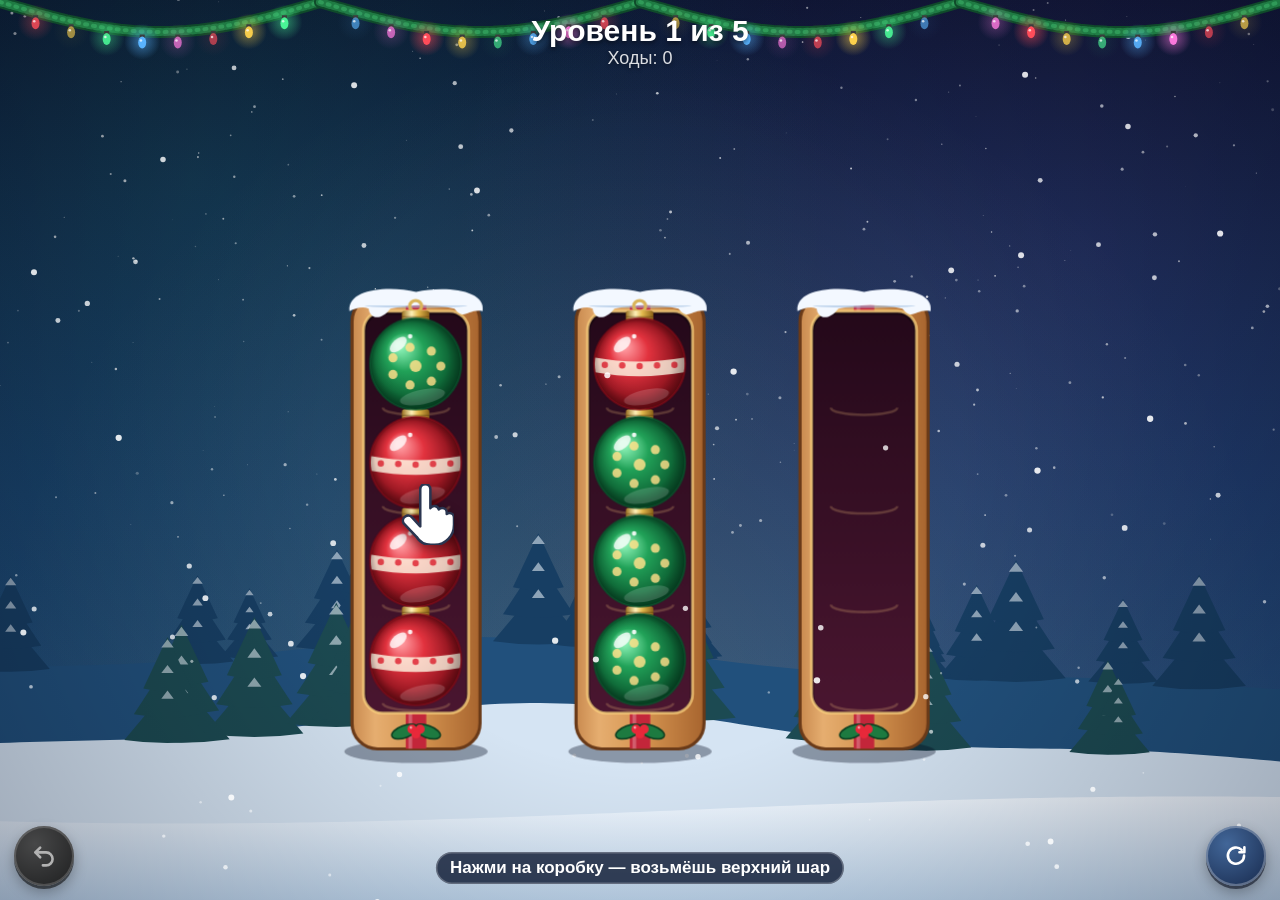
==== prototype/index.html @ 431e0a7d "Prototype: one-file 5-level playable prototype (prototype/index.html) Built by tools/build-prototype" ====
<!DOCTYPE html>
<html lang="ru">
<head>
<meta charset="utf-8">
<meta name="viewport" content="width=device-width, initial-scale=1, maximum-scale=1, user-scalable=no, viewport-fit=cover">
<title>Новогодняя сортировка — прототип</title>
<!-- Built by tools/build-prototype.js from js/rules.js and js/game.js. Do not edit by hand. -->
<style>
:root { --btn: clamp(42px, min(12vw, 10.5vh), 60px); --gap: clamp(8px, 1.6vmin, 16px); }
* { box-sizing: border-box; }
html, body { margin: 0; width: 100%; height: 100%; overflow: hidden; background: #0b1633; overscroll-behavior: none; }
body { position: fixed; inset: 0; color: #fff; font-family: "Trebuchet MS", "Segoe UI", Roboto, Arial, sans-serif;
  -webkit-user-select: none; user-select: none; -webkit-touch-callout: none; -webkit-tap-highlight-color: transparent; touch-action: none; }
canvas { position: absolute; left: 0; top: 0; width: 100%; height: 100%; display: block; touch-action: none; }
.hidden { display: none !important; }
button { font-family: inherit; color: inherit; border: 0; margin: 0; cursor: pointer; touch-action: manipulation; }
svg { display: block; }
svg path, svg rect { fill: none; stroke: currentColor; stroke-width: 2.4; stroke-linecap: round; stroke-linejoin: round; }
.bar { position: absolute; left: 0; right: 0; display: flex; align-items: center; justify-content: space-between; gap: var(--gap);
  padding-left: max(var(--gap), env(safe-area-inset-left)); padding-right: max(var(--gap), env(safe-area-inset-right)); pointer-events: none; }
.bar > * { pointer-events: auto; }
#topbar { top: 0; padding-top: max(var(--gap), env(safe-area-inset-top)); }
#bottombar { bottom: 0; padding-bottom: max(var(--gap), env(safe-area-inset-bottom)); }
.icon-btn { flex: 0 0 auto; width: var(--btn); height: var(--btn); border-radius: 50%; display: flex; align-items: center; justify-content: center;
  background: radial-gradient(circle at 35% 30%, rgba(60,98,150,.95), rgba(16,34,70,.95));
  box-shadow: inset 0 0 0 2px rgba(255,255,255,.28), 0 3px 0 rgba(4,10,26,.55), 0 6px 14px rgba(0,0,0,.3); }
.icon-btn svg { width: 54%; height: 54%; }
.icon-btn:active, .btn:active { transform: translateY(2px) scale(.97); }
.icon-btn:disabled { filter: grayscale(1) brightness(.7); cursor: default; }
.spacer { width: var(--btn); flex: 0 0 auto; }
.level-info { flex: 1 1 auto; text-align: center; text-shadow: 0 2px 4px rgba(0,0,0,.5); pointer-events: none; }
#level-label { font-weight: 800; font-size: clamp(18px, min(5.4vw, 5vh), 30px); white-space: nowrap; }
#moves-label { font-size: clamp(13px, min(3.6vw, 3.2vh), 18px); opacity: .85; white-space: nowrap; }
#hint-chip { position: absolute; left: 50%; transform: translateX(-50%); max-width: calc(100% - 24px); padding: 6px 14px; border-radius: 16px;
  background: rgba(8,20,46,.78); box-shadow: inset 0 0 0 1.5px rgba(255,255,255,.25); font-size: clamp(13px, min(3.6vw, 3.2vh), 17px);
  font-weight: 700; white-space: nowrap; overflow: hidden; text-overflow: ellipsis; pointer-events: none; }
#hand { position: absolute; width: 54px; height: 61px; margin-left: -16px; margin-top: -2px; pointer-events: none;
  animation: hand-tap 1.1s ease-in-out infinite; transition: left .35s ease, top .35s ease; }
#hand svg { width: 100%; height: 100%; filter: drop-shadow(0 4px 6px rgba(0,0,0,.45)); }
#hand svg path { fill: #fff; stroke: #2a3550; stroke-width: 3; }
#hand .ring { position: absolute; left: 16px; top: 2px; width: 0; height: 0; border-radius: 50%; animation: hand-ring 1.1s ease-out infinite; }
@keyframes hand-tap { 0%, 100% { transform: translate(6px, 14px); } 45%, 60% { transform: translate(0, 0) scale(.92); } }
@keyframes hand-ring { 0%, 40% { box-shadow: 0 0 0 0 rgba(255,220,120,.9); } 100% { box-shadow: 0 0 0 26px rgba(255,220,120,0); } }
.overlay { position: absolute; inset: 0; display: flex; align-items: center; justify-content: center; padding: 16px; background: rgba(5,12,30,.55); animation: fade .25s ease-out; }
@keyframes fade { from { opacity: 0; } to { opacity: 1; } }
.card { position: relative; width: min(400px, 100%); padding: clamp(30px, 6vmin, 42px) 20px clamp(16px, 3.5vmin, 24px); border-radius: 24px; text-align: center; color: #3a2418;
  background: linear-gradient(#fffaf1, #f1e2c9); box-shadow: 0 0 0 4px #e9c46a, 0 0 0 7px #8a1b27, 0 18px 40px rgba(0,0,0,.5); animation: pop .35s cubic-bezier(.2,1.4,.4,1); }
@keyframes pop { from { transform: scale(.7); opacity: 0; } to { transform: scale(1); opacity: 1; } }
.ribbon { position: absolute; left: 50%; top: -16px; transform: translateX(-50%); min-width: 64%; max-width: 94%; padding: 8px 20px; border-radius: 12px; white-space: nowrap;
  background: linear-gradient(#e7404c, #a91a27); box-shadow: inset 0 0 0 2px rgba(255,255,255,.3), 0 4px 0 #5e0c15; color: #fff; font-weight: 900; font-size: clamp(20px, min(5.6vw, 5.4vh), 28px); }
.card p { margin: 8px 0; font-weight: 700; font-size: clamp(15px, min(4.2vw, 4vh), 20px); }
.btn { display: inline-flex; align-items: center; justify-content: center; min-height: 50px; margin-top: 8px; padding: 0 30px; border-radius: 26px;
  font-size: clamp(18px, min(4.8vw, 4.6vh), 24px); font-weight: 800; color: #fff; background: linear-gradient(#f2545f, #b81f2c);
  box-shadow: inset 0 0 0 2px rgba(255,255,255,.35), 0 4px 0 #6e0f19, 0 8px 18px rgba(0,0,0,.35); }
</style>
</head>
<body>
<canvas id="scene"></canvas>
<div id="topbar" class="bar">
  <div class="spacer"></div>
  <div class="level-info"><div id="level-label"></div><div id="moves-label"></div></div>
  <div class="spacer"></div>
</div>
<div id="bottombar" class="bar">
  <button id="btn-undo" class="icon-btn" type="button" aria-label="Отменить ход">
    <svg viewBox="0 0 24 24"><path d="M8.5 13.5L4 9l4.5-4.5"/><path d="M4.5 9H14a6 6 0 0 1 0 12h-3"/></svg>
  </button>
  <button id="btn-restart" class="icon-btn" type="button" aria-label="Заново">
    <svg viewBox="0 0 24 24"><path d="M19.5 12a7.5 7.5 0 1 1-2.2-5.3"/><path d="M19.8 4.2v4.6h-4.6"/></svg>
  </button>
</div>
<div id="hint-chip" class="hidden"></div>
<div id="hand" class="hidden">
  <svg viewBox="0 0 64 72"><path d="M24 6c0-3.3 2.7-6 6-6s6 2.7 6 6v22.5c1-1.6 2.7-2.6 4.7-2.6 2.6 0 4.7 1.8 5.3 4.2 1-1.1 2.4-1.8 4-1.8 3 0 5.4 2.4 5.4 5.4v1.6c.9-.6 2-1 3.1-1 3 0 5.5 2.4 5.5 5.5V48c0 13.3-10 24-23 24h-4.4c-7 0-13.4-3.6-17-9.6L4.4 46.6c-1.7-2.8-.9-6.5 1.9-8.3 2.6-1.7 6-1.2 8 1.1l9.7 10.7V6z"/></svg>
  <span class="ring"></span>
</div>
<div id="win" class="overlay hidden">
  <div class="card">
    <div class="ribbon" id="win-title"></div>
    <p id="win-text"></p>
    <button id="btn-next" class="btn" type="button"></button>
  </div>
</div>

<script type="application/json" id="levels">
[{"c":4,"p":3,"b":[[0,0,0,1],[1,1,1,0],[]]},{"c":4,"p":10,"b":[[2,0,2,1],[1,0,2,1],[0,2,1,0],[],[]]},{"c":4,"p":12,"b":[[2,2,0,3],[3,1,0,2],[3,0,1,1],[2,3,1,0],[],[]]},{"c":4,"p":15,"b":[[0,1,0,4],[2,4,3,1],[0,2,3,3],[2,0,1,1],[4,2,4,3],[],[]]},{"c":4,"p":17,"b":[[3,0,5,2],[4,3,3,4],[1,0,0,4],[1,1,5,2],[2,0,2,1],[5,5,3,4],[],[]]}]
</script>
<script>
/*
 * Ornament Sort — game rules and a small solver.
 * Shared by the game (browser) and by the tools in /tools (Node).
 *
 * A level state is an array of boxes; every box is an array of color ids,
 * listed bottom -> top. `cap` is how many ornaments fit in one box.
 *
 * Move rule: the top group (all touching ornaments of the same color on top)
 * goes to another box when that box is empty or its top ornament has the same
 * color. As many ornaments move as fit into the free space.
 * Win: every box is empty or full with one color.
 */
(function (root, factory) {
  var api = factory();
  if (typeof module === 'object' && module.exports) module.exports = api;
  else root.OSRules = api;
})(typeof self !== 'undefined' ? self : this, function () {
  'use strict';

  function clone(state) {
    return state.map(function (t) { return t.slice(); });
  }

  function topGroup(tube) {
    var n = tube.length;
    if (!n) return { color: -1, count: 0 };
    var c = tube[n - 1], k = 1;
    while (k < n && tube[n - 1 - k] === c) k++;
    return { color: c, count: k };
  }

  function canMove(state, cap, from, to) {
    if (from === to) return false;
    var a = state[from], b = state[to];
    if (!a || !b || !a.length) return false;
    if (b.length >= cap) return false;
    if (!b.length) return true;
    return b[b.length - 1] === a[a.length - 1];
  }

  // Number of ornaments a legal move would carry.
  function moveCount(state, cap, from, to) {
    if (!canMove(state, cap, from, to)) return 0;
    return Math.min(topGroup(state[from]).count, cap - state[to].length);
  }

  // Mutates state. Returns how many ornaments moved (0 = illegal move).
  function applyMove(state, cap, from, to) {
    var k = moveCount(state, cap, from, to);
    for (var i = 0; i < k; i++) state[to].push(state[from].pop());
    return k;
  }

  function isTubeDone(tube, cap) {
    if (tube.length !== cap) return false;
    for (var i = 1; i < tube.length; i++) if (tube[i] !== tube[0]) return false;
    return true;
  }

  function isSolved(state, cap) {
    for (var i = 0; i < state.length; i++) {
      var t = state[i];
      if (t.length && !isTubeDone(t, cap)) return false;
    }
    return true;
  }

  function key(state) {
    // Box order does not matter for solvability.
    return state.map(function (t) { return t.join(','); }).sort().join('|');
  }

  function isMono(t) {
    for (var i = 1; i < t.length; i++) if (t[i] !== t[0]) return false;
    return true;
  }

  // Legal moves, ordered so that useful ones come first, useless ones dropped.
  function usefulMoves(state, cap) {
    var moves = [];
    var emptySeen = false;
    for (var from = 0; from < state.length; from++) {
      var a = state[from];
      if (!a.length) continue;
      if (isTubeDone(a, cap)) continue;
      var g = topGroup(a);
      var mono = g.count === a.length;
      emptySeen = false;
      for (var to = 0; to < state.length; to++) {
        if (!canMove(state, cap, from, to)) continue;
        var b = state[to];
        if (!b.length) {
          if (mono) continue;          // moving a whole one-color box into an empty one changes nothing
          if (emptySeen) continue;     // all empty boxes are equivalent
          emptySeen = true;
        }
        var k = Math.min(g.count, cap - b.length);
        var score = 0;
        if (b.length) score += 10;                     // stack onto the same color
        if (b.length && isMono(b)) score += 10;        // grow a clean box
        if (k === g.count) score += 5;                 // whole group moved
        if (b.length + k === cap && isMono(b)) score += 20; // finishes a box
        if (!b.length) score -= 5;
        moves.push({ from: from, to: to, score: score });
      }
    }
    moves.sort(function (x, y) { return y.score - x.score; });
    return moves;
  }

  /*
   * Depth-first search with a visited set. Returns an array of [from, to]
   * moves that solves the level, or null when the level has no solution.
   * Returns undefined when the node limit was hit (unknown).
   */
  function solve(start, cap, maxNodes) {
    maxNodes = maxNodes || 2000000;
    var seen = new Set();
    var state = clone(start);
    var path = [];
    var nodes = 0;
    var aborted = false;

    function dfs() {
      if (isSolved(state, cap)) return true;
      var k = key(state);
      if (seen.has(k)) return false;
      seen.add(k);
      if (++nodes > maxNodes) { aborted = true; return false; }
      var moves = usefulMoves(state, cap);
      for (var i = 0; i < moves.length; i++) {
        var m = moves[i];
        var n = applyMove(state, cap, m.from, m.to);
        path.push([m.from, m.to]);
        if (dfs()) return true;
        path.pop();
        for (var j = 0; j < n; j++) state[m.from].push(state[m.to].pop());
        if (aborted) return false;
      }
      return false;
    }

    var ok = dfs();
    if (ok) return path.slice();
    return aborted ? undefined : null;
  }

  /*
   * Breadth-first search for the shortest solution. Only for small levels
   * (the tutorial uses it to point at the next move).
   */
  function solveShortest(start, cap, maxNodes) {
    maxNodes = maxNodes || 200000;
    var startKey = key(start);
    var queue = [{ s: clone(start), path: [] }];
    var seen = new Set([startKey]);
    var head = 0;
    while (head < queue.length) {
      var cur = queue[head++];
      if (isSolved(cur.s, cap)) return cur.path;
      if (seen.size > maxNodes) return undefined;
      var moves = usefulMoves(cur.s, cap);
      for (var i = 0; i < moves.length; i++) {
        var m = moves[i];
        var s2 = clone(cur.s);
        applyMove(s2, cap, m.from, m.to);
        var k = key(s2);
        if (seen.has(k)) continue;
        seen.add(k);
        queue.push({ s: s2, path: cur.path.concat([[m.from, m.to]]) });
      }
    }
    return null;
  }

  return {
    clone: clone,
    topGroup: topGroup,
    canMove: canMove,
    moveCount: moveCount,
    applyMove: applyMove,
    isTubeDone: isTubeDone,
    isSolved: isSolved,
    key: key,
    usefulMoves: usefulMoves,
    solve: solve,
    solveShortest: solveShortest
  };
});

</script>
<script>
(function () {
  'use strict';
  var R = window.OSRules;
  var LEVELS = JSON.parse(document.getElementById('levels').textContent);
  var SND = { play: function () {} };          // the prototype has no sound
  var canvas = document.getElementById('scene');
  var ctx = canvas.getContext('2d');
  var $ = function (id) { return document.getElementById(id); };
  var ui = {
    topbar: $('topbar'), bottombar: $('bottombar'), levelLabel: $('level-label'), movesLabel: $('moves-label'),
    btnUndo: $('btn-undo'), btnRestart: $('btn-restart'), chip: $('hint-chip'), hand: $('hand'),
    win: $('win'), winTitle: $('win-title'), winText: $('win-text'), btnNext: $('btn-next')
  };
  var W = 0, H = 0, DPR = 1;
  var area = { x: 0, y: 0, w: 0, h: 0 };
  var garlandY = 2, garlandSag = 30;
  var mode = 'play';
  var now = 0, lastFrame = 0;
  var G = null, nextOrnId = 1;
  var layout = { boxes: [], w: 0, d: 0 };
  var bgCanvas = document.createElement('canvas');
  var spriteCache = {};
  var snow = [], sparks = [];
  var keyboardMode = false;
  var handTarget = -1;

  // ---------------------------------------------------------------- colors
  // Every color also has its own pattern, so ornaments differ not only by hue.
  var COLORS = [
    { base: '#e3303c', light: '#ff9aa0', dark: '#7a0b16', pat: 'band',    acc: '#fff3e0' },
    { base: '#1fa257', light: '#8af0b4', dark: '#07502a', pat: 'dots',    acc: '#ffe28a' },
    { base: '#2d6fe3', light: '#9cc4ff', dark: '#0d2f7a', pat: 'snow',    acc: '#ffffff' },
    { base: '#f2b81d', light: '#fff0a6', dark: '#9a5d05', pat: 'zigzag',  acc: '#b8202d' },
    { base: '#8f43d8', light: '#d8b0ff', dark: '#3d1270', pat: 'rings',   acc: '#ffe28a' },
    { base: '#f2741c', light: '#ffc58f', dark: '#8a3304', pat: 'stripes', acc: '#fff6e8' },
    { base: '#f2559f', light: '#ffc0de', dark: '#8a1550', pat: 'hearts',  acc: '#ffffff' },
    { base: '#15b5ad', light: '#94f5ef', dark: '#05524f', pat: 'stars',   acc: '#fff4b0' },
    { base: '#cfd8e3', light: '#ffffff', dark: '#6b7a8e', pat: 'diamond', acc: '#3a78d8' },
    { base: '#97d02a', light: '#e4ff9e', dark: '#3f6608', pat: 'swirl',   acc: '#ffffff' },
    { base: '#8e1d3b', light: '#e47a97', dark: '#3d0616', pat: 'band2',   acc: '#ffd36b' },
    { base: '#9a6430', light: '#e8b47c', dark: '#45240a', pat: 'checker', acc: '#fff0d6' }
  ];
  var LIGHT_COLORS = ['#ff4d5a', '#ffd34d', '#4dff9a', '#5ab4ff', '#ff7ae0'];


  function clamp(v, a, b) { return v < a ? a : v > b ? b : v; }
  function ease(x) { return 1 - Math.pow(1 - x, 3); }
  function easeInOut(x) { return x < 0.5 ? 4 * x * x * x : 1 - Math.pow(-2 * x + 2, 3) / 2; }
  function rr(c, x, y, w, h, r) {
    r = Math.min(r, w / 2, h / 2);
    c.beginPath();
    c.moveTo(x + r, y);
    c.arcTo(x + w, y, x + w, y + h, r);
    c.arcTo(x + w, y + h, x, y + h, r);
    c.arcTo(x, y + h, x, y, r);
    c.arcTo(x, y, x + w, y, r);
    c.closePath();
  }
  function hexA(hex, a) {
    var n = parseInt(hex.slice(1), 16);
    return 'rgba(' + (n >> 16) + ',' + ((n >> 8) & 255) + ',' + (n & 255) + ',' + a + ')';
  }
  function mulberry(seed) {
    return function () {
      seed |= 0; seed = (seed + 0x6D2B79F5) | 0;
      var q = Math.imul(seed ^ (seed >>> 15), 1 | seed);
      q = (q + Math.imul(q ^ (q >>> 7), 61 | q)) ^ q;
      return ((q ^ (q >>> 14)) >>> 0) / 4294967296;
    };
  }


  // ================================================================ drawing: ornaments
  function starPath(c, x, y, r1, r2, n, rot) {
    c.beginPath();
    for (var i = 0; i < n * 2; i++) {
      var r = i % 2 ? r2 : r1;
      var a = rot + i * Math.PI / n;
      c.lineTo(x + Math.cos(a) * r, y + Math.sin(a) * r);
    }
    c.closePath();
  }

  // A curved band across the sphere (looks wrapped around it).
  function bandPath(c, cx, cy, r, off, th) {
    var k = r * 0.22;
    c.beginPath();
    c.moveTo(cx - r * 1.1, cy + off - th);
    c.quadraticCurveTo(cx, cy + off - th + k, cx + r * 1.1, cy + off - th);
    c.lineTo(cx + r * 1.1, cy + off + th);
    c.quadraticCurveTo(cx, cy + off + th + k, cx - r * 1.1, cy + off + th);
    c.closePath();
  }

  function drawPattern(c, col, cx, cy, r) {
    var acc = col.acc;
    c.fillStyle = hexA(acc, 0.85);
    c.strokeStyle = hexA(acc, 0.85);
    c.lineWidth = Math.max(1, r * 0.09);
    c.lineCap = 'round';
    c.lineJoin = 'round';
    var i, a;
    switch (col.pat) {
      case 'band':
        bandPath(c, cx, cy, r, 0, r * 0.16); c.fill();
        c.fillStyle = hexA(col.base, 0.9);
        for (i = -2; i <= 2; i++) { c.beginPath(); c.arc(cx + i * r * 0.38, cy + r * 0.05 * (1 - Math.abs(i) * 0.3), r * 0.07, 0, 7); c.fill(); }
        break;
      case 'band2':
        bandPath(c, cx, cy, r, -r * 0.3, r * 0.06); c.fill();
        bandPath(c, cx, cy, r, r * 0.3, r * 0.06); c.fill();
        for (i = -1; i <= 1; i++) { starPath(c, cx + i * r * 0.48, cy + r * 0.04, r * 0.15, r * 0.06, 4, 0); c.fill(); }
        break;
      case 'dots':
        for (i = 0; i < 7; i++) {
          a = i / 7 * Math.PI * 2;
          c.beginPath(); c.arc(cx + Math.cos(a) * r * 0.55, cy + Math.sin(a) * r * 0.42 + r * 0.05, r * 0.1, 0, 7); c.fill();
        }
        c.beginPath(); c.arc(cx, cy + r * 0.05, r * 0.13, 0, 7); c.fill();
        break;
      case 'snow':
        c.save(); c.translate(cx, cy + r * 0.05);
        for (i = 0; i < 6; i++) {
          c.rotate(Math.PI / 3);
          c.beginPath(); c.moveTo(0, 0); c.lineTo(0, -r * 0.55);
          c.moveTo(0, -r * 0.3); c.lineTo(-r * 0.14, -r * 0.44);
          c.moveTo(0, -r * 0.3); c.lineTo(r * 0.14, -r * 0.44);
          c.stroke();
        }
        c.restore();
        break;
      case 'zigzag':
        c.lineWidth = r * 0.13;
        c.beginPath();
        for (i = 0; i <= 8; i++) {
          var zx = cx - r + i * r / 4;
          var zy = cy + (i % 2 ? -r * 0.14 : r * 0.14) + r * 0.08 * (1 - Math.pow((zx - cx) / r, 2));
          if (i) c.lineTo(zx, zy); else c.moveTo(zx, zy);
        }
        c.stroke();
        break;
      case 'rings':
        c.lineWidth = r * 0.1;
        for (i = -1; i <= 1; i += 2) {
          c.beginPath(); c.ellipse(cx, cy + i * r * 0.36, r * 0.98, r * 0.2, 0, 0, Math.PI); c.stroke();
        }
        c.beginPath(); c.ellipse(cx, cy, r, r * 0.22, 0, 0, Math.PI); c.stroke();
        break;
      case 'stripes':
        c.lineWidth = r * 0.12;
        for (i = -2; i <= 2; i++) {
          c.beginPath(); c.ellipse(cx, cy, Math.abs(i) * r * 0.36 + 0.01, r * 1.02, 0, 0, Math.PI * 2);
          if (i === 0) { c.moveTo(cx, cy - r); c.lineTo(cx, cy + r); }
          c.stroke();
        }
        break;
      case 'hearts':
        for (i = 0; i < 3; i++) {
          var hx = cx + (i - 1) * r * 0.55, hy = cy + r * 0.02 + (i === 1 ? r * 0.08 : 0), s = r * 0.17;
          c.beginPath();
          c.moveTo(hx, hy + s * 0.9);
          c.bezierCurveTo(hx - s * 1.6, hy - s * 0.2, hx - s * 0.7, hy - s * 1.4, hx, hy - s * 0.5);
          c.bezierCurveTo(hx + s * 0.7, hy - s * 1.4, hx + s * 1.6, hy - s * 0.2, hx, hy + s * 0.9);
          c.fill();
        }
        break;
      case 'stars':
        starPath(c, cx, cy + r * 0.05, r * 0.32, r * 0.14, 5, -Math.PI / 2); c.fill();
        starPath(c, cx - r * 0.55, cy - r * 0.25, r * 0.14, r * 0.06, 5, -Math.PI / 2); c.fill();
        starPath(c, cx + r * 0.52, cy + r * 0.38, r * 0.14, r * 0.06, 5, -Math.PI / 2); c.fill();
        break;
      case 'diamond':
        bandPath(c, cx, cy, r, 0, r * 0.2); c.fillStyle = hexA(acc, 0.35); c.fill();
        c.fillStyle = hexA(acc, 0.9);
        for (i = -2; i <= 2; i++) {
          var dx = cx + i * r * 0.4, dy = cy + r * 0.07 * (1 - Math.abs(i) * 0.3);
          c.beginPath(); c.moveTo(dx, dy - r * 0.17); c.lineTo(dx + r * 0.12, dy); c.lineTo(dx, dy + r * 0.17); c.lineTo(dx - r * 0.12, dy); c.closePath(); c.fill();
        }
        break;
      case 'swirl':
        c.lineWidth = r * 0.1;
        for (i = 0; i < 3; i++) {
          c.beginPath();
          c.moveTo(cx - r, cy - r * 0.5 + i * r * 0.5);
          c.bezierCurveTo(cx - r * 0.4, cy - r * 0.95 + i * r * 0.5, cx + r * 0.3, cy - r * 0.05 + i * r * 0.5, cx + r, cy - r * 0.5 + i * r * 0.5);
          c.stroke();
        }
        break;
      case 'checker':
        bandPath(c, cx, cy, r, 0, r * 0.22); c.save(); c.clip();
        for (i = -5; i <= 5; i++) {
          for (var j = 0; j < 2; j++) {
            if ((i + j) % 2) continue;
            c.fillRect(cx + i * r * 0.22, cy - r * 0.2 + j * r * 0.22 + r * 0.05, r * 0.22, r * 0.22);
          }
        }
        c.restore();
        break;
    }
  }

  function drawOrnament(c, cx, cy, d, col) {
    var r = d / 2;
    // hanger loop and metal cap
    c.lineWidth = Math.max(1, d * 0.035);
    c.strokeStyle = '#d9b45a';
    c.beginPath(); c.ellipse(cx, cy - r - d * 0.13, d * 0.065, d * 0.06, 0, 0, Math.PI * 2); c.stroke();
    var capW = d * 0.3, capH = d * 0.13, capY = cy - r - d * 0.08;
    var cg = c.createLinearGradient(cx - capW / 2, 0, cx + capW / 2, 0);
    cg.addColorStop(0, '#9b7322'); cg.addColorStop(0.35, '#fff1b8'); cg.addColorStop(0.6, '#e2b84c'); cg.addColorStop(1, '#8a6118');
    c.fillStyle = cg;
    rr(c, cx - capW / 2, capY, capW, capH, d * 0.03); c.fill();
    c.fillStyle = 'rgba(80,50,10,.35)';
    c.fillRect(cx - capW / 2, capY + capH * 0.45, capW, Math.max(1, capH * 0.12));

    // glass sphere
    var g = c.createRadialGradient(cx - r * 0.35, cy - r * 0.4, r * 0.08, cx, cy, r * 1.05);
    g.addColorStop(0, col.light);
    g.addColorStop(0.35, col.base);
    g.addColorStop(1, col.dark);
    c.fillStyle = g;
    c.beginPath(); c.arc(cx, cy, r, 0, Math.PI * 2); c.fill();

    c.save();
    c.beginPath(); c.arc(cx, cy, r * 0.98, 0, Math.PI * 2); c.clip();
    drawPattern(c, col, cx, cy, r);
    // shade over the pattern so it sits on the sphere
    var sh = c.createRadialGradient(cx - r * 0.3, cy - r * 0.35, r * 0.2, cx, cy, r * 1.05);
    sh.addColorStop(0, 'rgba(255,255,255,0)');
    sh.addColorStop(0.7, 'rgba(0,0,0,0.05)');
    sh.addColorStop(1, 'rgba(0,0,0,0.38)');
    c.fillStyle = sh;
    c.fillRect(cx - r, cy - r, d, d);
    // reflected light at the bottom
    c.fillStyle = 'rgba(255,255,255,0.16)';
    c.beginPath(); c.ellipse(cx + r * 0.15, cy + r * 0.72, r * 0.5, r * 0.16, -0.2, 0, Math.PI * 2); c.fill();
    c.restore();

    // specular highlight
    c.fillStyle = 'rgba(255,255,255,0.78)';
    c.beginPath(); c.ellipse(cx - r * 0.38, cy - r * 0.42, r * 0.22, r * 0.12, -0.7, 0, Math.PI * 2); c.fill();
    c.fillStyle = 'rgba(255,255,255,0.9)';
    c.beginPath(); c.arc(cx - r * 0.12, cy - r * 0.6, r * 0.05, 0, Math.PI * 2); c.fill();
    c.lineWidth = Math.max(1, d * 0.02);
    c.strokeStyle = hexA(col.dark, 0.6);
    c.beginPath(); c.arc(cx, cy, r, 0, Math.PI * 2); c.stroke();
  }

  function ornamentSprite(color, d) {
    var key = color + ':' + Math.round(d * DPR);
    var s = spriteCache[key];
    if (s) return s;
    var size = Math.ceil(d * 1.5 * DPR);
    s = document.createElement('canvas');
    s.width = s.height = size;
    var c = s.getContext('2d');
    c.scale(DPR, DPR);
    drawOrnament(c, d * 0.75, d * 0.8, d, COLORS[color]);
    s.cssSize = d * 1.5;
    s.ox = d * 0.75; s.oy = d * 0.8;
    spriteCache[key] = s;
    return s;
  }

  // ================================================================ drawing: boxes
  function boxSprite(w, h, cap) {
    var key = 'box:' + Math.round(w * DPR) + ':' + cap;
    var s = spriteCache[key];
    if (s) return s;
    var pad = w * 0.12;
    s = document.createElement('canvas');
    s.width = Math.ceil((w + pad * 2) * DPR);
    s.height = Math.ceil((h + pad * 2) * DPR);
    var c = s.getContext('2d');
    c.scale(DPR, DPR);
    c.translate(pad, pad);
    s.pad = pad;

    // shadow on the snow
    c.fillStyle = 'rgba(0,10,30,.35)';
    c.beginPath(); c.ellipse(w / 2, h + w * 0.02, w * 0.56, w * 0.09, 0, 0, Math.PI * 2); c.fill();

    // body — kraft paper box
    var r = w * 0.2;
    var bg = c.createLinearGradient(0, 0, w, 0);
    bg.addColorStop(0, '#c98a4f'); bg.addColorStop(0.18, '#e6ae70'); bg.addColorStop(0.55, '#d4934f'); bg.addColorStop(1, '#a8652f');
    c.fillStyle = bg;
    rr(c, 0, 0, w, h, r); c.fill();
    c.lineWidth = Math.max(1.5, w * 0.025);
    c.strokeStyle = '#6a3a18';
    c.stroke();

    // red ribbon down the front edge (behind the cavity)
    c.save(); rr(c, 0, 0, w, h, r); c.clip();
    c.fillStyle = '#c3263a';
    c.fillRect(w * 0.42, 0, w * 0.16, h);
    c.fillStyle = 'rgba(255,255,255,.25)';
    c.fillRect(w * 0.44, 0, w * 0.03, h);
    c.restore();

    // velvet cavity
    var L = boxGeom(w, cap);
    var vg = c.createLinearGradient(0, L.cy0, 0, L.cy0 + L.ch);
    vg.addColorStop(0, '#24091a'); vg.addColorStop(1, '#4a1630');
    c.fillStyle = vg;
    rr(c, L.cx0, L.cy0, L.cw, L.ch, w * 0.15); c.fill();
    c.save(); rr(c, L.cx0, L.cy0, L.cw, L.ch, w * 0.15); c.clip();
    c.lineWidth = w * 0.08; c.strokeStyle = 'rgba(0,0,0,.35)';
    rr(c, L.cx0 - w * 0.02, L.cy0 - w * 0.01, L.cw + w * 0.04, L.ch + w * 0.04, w * 0.17); c.stroke();
    // little cups that hold each ornament
    c.strokeStyle = 'rgba(255,205,130,.22)';
    c.lineWidth = Math.max(1, w * 0.02);
    for (var i = 0; i < cap; i++) {
      var sy = L.slotY(i) + L.d * 0.47;
      c.beginPath(); c.ellipse(w / 2, sy, L.d * 0.36, L.d * 0.08, 0, 0, Math.PI); c.stroke();
    }
    c.restore();
    c.lineWidth = Math.max(1, w * 0.022);
    c.strokeStyle = 'rgba(255,214,128,.75)';
    rr(c, L.cx0, L.cy0, L.cw, L.ch, w * 0.15); c.stroke();

    // holly sprig on the front
    var hx = w / 2, hy = h - w * 0.135, hs = w * 0.1;
    c.fillStyle = '#1d7a40';
    c.strokeStyle = '#0b3d1f';
    c.lineWidth = Math.max(1, w * 0.012);
    [-1, 1].forEach(function (sd) {
      c.save(); c.translate(hx + sd * hs * 0.9, hy); c.rotate(sd * 0.35);
      c.beginPath(); c.ellipse(0, 0, hs * 1.05, hs * 0.48, 0, 0, Math.PI * 2); c.fill(); c.stroke();
      c.restore();
    });
    c.fillStyle = '#e8283a';
    [[-0.32, -0.2], [0.32, -0.2], [0, 0.18]].forEach(function (p) {
      c.beginPath(); c.arc(hx + p[0] * hs, hy + p[1] * hs, hs * 0.36, 0, Math.PI * 2); c.fill();
    });
    c.fillStyle = 'rgba(255,255,255,.6)';
    c.beginPath(); c.arc(hx - hs * 0.4, hy - hs * 0.32, hs * 0.1, 0, Math.PI * 2); c.fill();

    // snow on the top edge
    c.fillStyle = '#f3f8ff';
    c.beginPath();
    c.moveTo(-w * 0.02, w * 0.12);
    c.bezierCurveTo(-w * 0.04, -w * 0.06, w * 0.3, -w * 0.08, w * 0.5, -w * 0.03);
    c.bezierCurveTo(w * 0.72, -w * 0.08, w * 1.05, -w * 0.05, w * 1.02, w * 0.12);
    c.bezierCurveTo(w * 0.9, w * 0.1, w * 0.88, w * 0.2, w * 0.8, w * 0.1);
    c.bezierCurveTo(w * 0.6, w * 0.06, w * 0.45, w * 0.07, w * 0.3, w * 0.1);
    c.bezierCurveTo(w * 0.22, w * 0.2, w * 0.14, w * 0.18, w * 0.13, w * 0.1);
    c.bezierCurveTo(w * 0.08, w * 0.08, w * 0.02, w * 0.1, -w * 0.02, w * 0.12);
    c.fill();
    c.fillStyle = 'rgba(160,190,225,.6)';
    c.beginPath(); c.ellipse(w * 0.5, w * 0.075, w * 0.4, w * 0.02, 0, 0, Math.PI); c.fill();

    spriteCache[key] = s;
    return s;
  }

  // Geometry of a box in its own coordinates.
  function boxGeom(w, cap) {
    var pitch = w * 0.77;
    var d = w * 0.72;
    var cx0 = w * 0.09, cw = w * 0.82, cy0 = w * 0.12, ch = cap * pitch + w * 0.06;
    return {
      w: w, h: w * (0.46 + 0.77 * cap), d: d, pitch: pitch,
      cx0: cx0, cw: cw, cy0: cy0, ch: ch,
      slotY: function (i) { return cy0 + ch - w * 0.03 - (i + 0.5) * pitch; }
    };
  }

  function drawBow(c, x, y, s) {
    c.save();
    c.translate(x, y);
    c.scale(s, s);
    c.fillStyle = '#d21f35';
    c.strokeStyle = '#7d0a19';
    c.lineWidth = 0.05;
    // tails
    c.beginPath(); c.moveTo(-0.05, 0.05); c.lineTo(-0.32, 0.5); c.lineTo(-0.18, 0.47); c.lineTo(-0.12, 0.58); c.lineTo(0.02, 0.1); c.fill(); c.stroke();
    c.beginPath(); c.moveTo(0.05, 0.05); c.lineTo(0.32, 0.5); c.lineTo(0.18, 0.47); c.lineTo(0.12, 0.58); c.lineTo(-0.02, 0.1); c.fill(); c.stroke();
    // loops
    [-1, 1].forEach(function (sd) {
      c.beginPath();
      c.moveTo(0, 0);
      c.bezierCurveTo(sd * 0.25, -0.38, sd * 0.62, -0.3, sd * 0.55, 0.02);
      c.bezierCurveTo(sd * 0.5, 0.22, sd * 0.2, 0.12, 0, 0);
      c.fill(); c.stroke();
      c.fillStyle = 'rgba(255,255,255,.3)';
      c.beginPath(); c.ellipse(sd * 0.3, -0.12, 0.1, 0.04, sd * -0.5, 0, Math.PI * 2); c.fill();
      c.fillStyle = '#d21f35';
    });
    c.fillStyle = '#ff4a5c';
    c.beginPath(); c.ellipse(0, 0.02, 0.11, 0.1, 0, 0, Math.PI * 2); c.fill(); c.stroke();
    c.restore();
  }

  // ================================================================ background
  function renderBackground() {
    bgCanvas.width = Math.ceil(W * DPR);
    bgCanvas.height = Math.ceil(H * DPR);
    var c = bgCanvas.getContext('2d');
    c.setTransform(DPR, 0, 0, DPR, 0, 0);
    var sky = c.createLinearGradient(0, 0, 0, H);
    sky.addColorStop(0, '#0a1430');
    sky.addColorStop(0.55, '#173a66');
    sky.addColorStop(1, '#2a5d8a');
    c.fillStyle = sky;
    c.fillRect(0, 0, W, H);

    // soft colored glows
    [[W * 0.15, H * 0.2, '#3be0c0', 0.12], [W * 0.85, H * 0.28, '#b06cff', 0.1], [W * 0.5, H * 0.75, '#ffcf7a', 0.12]].forEach(function (g) {
      var rg = c.createRadialGradient(g[0], g[1], 0, g[0], g[1], Math.max(W, H) * 0.5);
      rg.addColorStop(0, hexA(g[2], g[3]));
      rg.addColorStop(1, hexA(g[2], 0));
      c.fillStyle = rg;
      c.fillRect(0, 0, W, H);
    });

    // stars
    var rnd = mulberry(7);
    var n = Math.round(W * H / 6000);
    for (var i = 0; i < n; i++) {
      var sx = rnd() * W, sy = rnd() * H * 0.6, sr = rnd() * 1.3 + 0.3;
      c.fillStyle = 'rgba(255,255,255,' + (0.25 + rnd() * 0.5) + ')';
      c.beginPath(); c.arc(sx, sy, sr, 0, Math.PI * 2); c.fill();
    }

    // distant hills with fir trees
    var u = Math.min(W, H);
    function hill(baseY, amp, color, trees, treeColor, seed) {
      var r2 = mulberry(seed);
      c.fillStyle = color;
      c.beginPath();
      c.moveTo(0, H);
      for (var x = 0; x <= W + 10; x += 10) c.lineTo(x, baseY + Math.sin(x / W * 5 + seed) * amp + Math.sin(x / W * 13 + seed * 2) * amp * 0.3);
      c.lineTo(W, H);
      c.closePath();
      c.fill();
      for (var k = 0; k < trees; k++) {
        var tx = r2() * W;
        var ty = baseY + Math.sin(tx / W * 5 + seed) * amp + Math.sin(tx / W * 13 + seed * 2) * amp * 0.3 + 2;
        var th = u * (0.07 + r2() * 0.07);
        drawFir(c, tx, ty, th, treeColor);
      }
    }
    hill(H * 0.74, H * 0.025, '#21507c', Math.round(W / 70), '#173e63', 3);
    hill(H * 0.82, H * 0.03, '#d5e4f3', Math.round(W / 110), '#1c4a52', 9);
    // front snow
    var sg = c.createLinearGradient(0, H * 0.88, 0, H);
    sg.addColorStop(0, '#f2f8ff'); sg.addColorStop(1, '#bcd3ea');
    c.fillStyle = sg;
    c.beginPath(); c.moveTo(0, H);
    for (var x = 0; x <= W + 10; x += 10) c.lineTo(x, H * 0.9 + Math.sin(x / W * 4 + 1) * H * 0.015);
    c.lineTo(W, H); c.closePath(); c.fill();

    // vignette
    var vg = c.createRadialGradient(W / 2, H / 2, Math.min(W, H) * 0.35, W / 2, H / 2, Math.max(W, H) * 0.75);
    vg.addColorStop(0, 'rgba(0,0,0,0)');
    vg.addColorStop(1, 'rgba(0,0,20,.35)');
    c.fillStyle = vg;
    c.fillRect(0, 0, W, H);
  }

  function drawFir(c, x, y, h, color) {
    c.fillStyle = color;
    var tiers = 3;
    for (var i = 0; i < tiers; i++) {
      var ty = y - h * (i / tiers) * 0.75;
      var tw = h * 0.42 * (1 - i * 0.22);
      c.beginPath();
      c.moveTo(x - tw, ty);
      c.quadraticCurveTo(x, ty + h * 0.06, x + tw, ty);
      c.lineTo(x, ty - h * 0.5);
      c.closePath();
      c.fill();
    }
    c.fillStyle = 'rgba(240,248,255,.55)';
    for (i = 0; i < tiers; i++) {
      ty = y - h * (i / tiers) * 0.75 - h * 0.5 + h * 0.02;
      c.beginPath(); c.moveTo(x, ty); c.lineTo(x - h * 0.06, ty + h * 0.08); c.lineTo(x + h * 0.06, ty + h * 0.08); c.closePath(); c.fill();
    }
  }

  // ================================================================ garland
  function garlandPoints() {
    var swags = Math.max(2, Math.round(W / 300));
    var seg = W / swags;
    var pts = [];
    for (var s = 0; s < swags; s++) {
      for (var i = 0; i <= 24; i++) {
        var f = i / 24;
        pts.push({ x: s * seg + f * seg, y: garlandY + Math.sin(f * Math.PI) * garlandSag, s: s, f: f });
      }
    }
    return { pts: pts, swags: swags, seg: seg };
  }

  function drawGarland(c) {
    var gp = garlandPoints();
    var pts = gp.pts;
    // fir garland: thick green rope with needle texture
    c.lineCap = 'round';
    c.lineJoin = 'round';
    for (var s = 0; s < gp.swags; s++) {
      c.beginPath();
      for (var i = 0; i <= 24; i++) {
        var p = pts[s * 25 + i];
        if (i) c.lineTo(p.x, p.y); else c.moveTo(p.x, p.y);
      }
      c.strokeStyle = '#0f4a2a'; c.lineWidth = 12; c.stroke();
      c.strokeStyle = '#1f7a43'; c.lineWidth = 8; c.setLineDash([3, 4]); c.stroke();
      c.strokeStyle = '#2f9a58'; c.lineWidth = 4; c.setLineDash([2, 6]); c.stroke();
      c.setLineDash([]);
    }
    // bulbs
    var spacing = 34, idx = 0;
    for (s = 0; s < gp.swags; s++) {
      var count = Math.max(4, Math.round(gp.seg / spacing));
      for (var k = 1; k < count; k++) {
        var f = k / count;
        var bx = s * gp.seg + f * gp.seg;
        var by = garlandY + Math.sin(f * Math.PI) * garlandSag + 6;
        var col = LIGHT_COLORS[idx % LIGHT_COLORS.length];
        var on = 0.55 + 0.45 * Math.sin(now * 2.4 + idx * 1.7);
        var glow = c.createRadialGradient(bx, by + 4, 0, bx, by + 4, 18);
        glow.addColorStop(0, hexA(col, 0.55 * on));
        glow.addColorStop(1, hexA(col, 0));
        c.fillStyle = glow;
        c.fillRect(bx - 18, by - 14, 36, 36);
        c.fillStyle = '#3c3c3c';
        c.fillRect(bx - 2.5, by - 3, 5, 4);
        c.fillStyle = col;
        c.globalAlpha = 0.55 + 0.45 * on;
        c.beginPath(); c.ellipse(bx, by + 5, 4, 6, 0, 0, Math.PI * 2); c.fill();
        c.globalAlpha = 1;
        c.fillStyle = 'rgba(255,255,255,.7)';
        c.beginPath(); c.arc(bx - 1.3, by + 3, 1.3, 0, Math.PI * 2); c.fill();
        idx++;
      }
    }
  }

  // ================================================================ snow and sparkles
  function initSnow() {
    var n = clamp(Math.round(W * H / 9000), 40, 170);
    snow = [];
    for (var i = 0; i < n; i++) snow.push(newFlake(true));
  }
  function newFlake(anyY) {
    var z = Math.random();
    return {
      x: Math.random() * W,
      y: anyY ? Math.random() * H : -5,
      r: 0.8 + z * 2.4,
      v: 18 + z * 42,
      ph: Math.random() * 6.28,
      a: 0.35 + z * 0.55
    };
  }
  function updateSnow(dt) {
    for (var i = 0; i < snow.length; i++) {
      var f = snow[i];
      f.y += f.v * dt;
      f.x += Math.sin(now * 0.8 + f.ph) * 12 * dt;
      if (f.y > H + 5) snow[i] = newFlake(false);
      if (f.x < -5) f.x = W + 5; else if (f.x > W + 5) f.x = -5;
    }
  }
  function drawSnow(c, front) {
    c.fillStyle = '#fff';
    for (var i = 0; i < snow.length; i++) {
      var f = snow[i];
      if ((f.r > 2.6) !== front) continue;
      c.globalAlpha = f.a;
      c.beginPath(); c.arc(f.x, f.y, f.r, 0, Math.PI * 2); c.fill();
    }
    c.globalAlpha = 1;
  }

  function burst(x, y, n, spread, colors) {
    for (var i = 0; i < n; i++) {
      var a = Math.random() * Math.PI * 2;
      var sp = spread * (0.3 + Math.random() * 0.7);
      sparks.push({
        x: x, y: y,
        vx: Math.cos(a) * sp, vy: Math.sin(a) * sp - spread * 0.4,
        life: 0, max: 0.7 + Math.random() * 0.6,
        size: 3 + Math.random() * 5,
        rot: Math.random() * 3,
        col: colors[i % colors.length]
      });
    }
  }
  function updateSparks(dt) {
    for (var i = sparks.length - 1; i >= 0; i--) {
      var p = sparks[i];
      p.life += dt;
      if (p.life >= p.max) { sparks.splice(i, 1); continue; }
      p.vy += 260 * dt;
      p.vx *= 0.985;
      p.x += p.vx * dt;
      p.y += p.vy * dt;
      p.rot += dt * 4;
    }
  }
  function drawSparks(c) {
    for (var i = 0; i < sparks.length; i++) {
      var p = sparks[i];
      var k = 1 - p.life / p.max;
      c.globalAlpha = Math.min(1, k * 1.6);
      c.fillStyle = p.col;
      var s = p.size * (0.5 + k * 0.5);
      c.beginPath();
      for (var j = 0; j < 8; j++) {
        var a = p.rot + j * Math.PI / 4;
        var rr2 = j % 2 ? s * 0.28 : s;
        c.lineTo(p.x + Math.cos(a) * rr2, p.y + Math.sin(a) * rr2);
      }
      c.closePath();
      c.fill();
    }
    c.globalAlpha = 1;
  }


  function computeLayout() {
    var n = G.boxes.length, cap = G.cap;
    var hRatio = 0.46 + 0.77 * cap;
    var liftR = 0.95, gapR = 0.3, rowGapR = 0.12;
    var best = null;
    for (var rows = 1; rows <= 4; rows++) {
      var k = Math.ceil(n / rows);
      if (rows > 1 && Math.ceil(n / (rows - 1)) === k) continue;
      var wW = area.w / (k + (k - 1) * gapR);
      var wH = area.h / (rows * (hRatio + liftR) + (rows - 1) * rowGapR);
      var w = Math.min(wW, wH, 128, area.w / (k * 1.3 + 0.4));
      if (!best || w > best.w + 0.5) best = { rows: rows, k: k, w: w };
    }
    var w = Math.floor(best.w);
    var bh = w * hRatio;
    var rowsCount = best.rows;
    // balanced rows: e.g. 11 boxes -> 6 + 5
    var perRow = [];
    var left = n;
    for (var r = 0; r < rowsCount; r++) {
      var c = Math.ceil(left / (rowsCount - r));
      perRow.push(c);
      left -= c;
    }
    var blockH = rowsCount * (bh + w * liftR) + (rowsCount - 1) * w * rowGapR;
    var y0 = area.y + (area.h - blockH) / 2;
    var gap = w * gapR;
    // spread a bit wider when there is room
    var maxRow = Math.max.apply(null, perRow);
    var free = area.w - (maxRow * w + (maxRow - 1) * gap);
    if (free > 0) gap = Math.min(gap + free / Math.max(1, maxRow + 1), w * 0.75);
    var boxes = [];
    var idx = 0;
    for (r = 0; r < rowsCount; r++) {
      var cnt = perRow[r];
      var rowW = cnt * w + (cnt - 1) * gap;
      var x0 = area.x + (area.w - rowW) / 2;
      var by = y0 + r * (bh + w * liftR + w * rowGapR) + w * liftR;
      for (var i = 0; i < cnt; i++) {
        boxes.push({ x: x0 + i * (w + gap), y: by, w: w, h: bh, row: r, col: i, gap: gap });
        idx++;
      }
    }
    layout.boxes = boxes;
    layout.w = w;
    layout.geom = boxGeom(w, cap);
    layout.d = layout.geom.d;
    layout.perRow = perRow;
  }

  function slotPos(b, i) {
    var B = layout.boxes[b];
    return { x: B.x + B.w / 2, y: B.y + layout.geom.slotY(i) };
  }

  function liftTargetY(b) {
    var B = layout.boxes[b];
    return B.y - layout.d * 0.55;
  }

  function hitBox(px, py) {
    for (var i = 0; i < layout.boxes.length; i++) {
      var B = layout.boxes[i];
      var mx = B.gap / 2;
      if (px >= B.x - mx && px <= B.x + B.w + mx && py >= B.y - B.w * 0.95 && py <= B.y + B.h + B.w * 0.1) return i;
    }
    return -1;
  }


  // ================================================================ rendering
  function ornamentPos(o, b, i) {
    var home = slotPos(b, i);
    var x = home.x, y = home.y - o.liftOff * o.lift;
    if (o.fly) {
      var f = o.fly;
      var k = (now - f.t0) / f.dur;
      if (k <= 0) {
        x = f.sx; y = f.sy;
      } else if (k < 1) {
        var e = easeInOut(k);
        var topY = Math.min(f.sy, liftTargetY(b), liftTargetY(f.from)) - layout.d * 0.15;
        // cubic Bezier: up from the source, across, down into the slot
        var p1x = f.sx, p1y = topY, p2x = home.x, p2y = topY;
        var u = 1 - e;
        x = u * u * u * f.sx + 3 * u * u * e * p1x + 3 * u * e * e * p2x + e * e * e * home.x;
        y = u * u * u * f.sy + 3 * u * u * e * p1y + 3 * u * e * e * p2y + e * e * e * home.y;
      }
    }
    return { x: x, y: y };
  }

  function drawScene(dt) {
    var c = ctx;
    c.setTransform(1, 0, 0, 1, 0, 0);
    c.drawImage(bgCanvas, 0, 0);
    c.setTransform(DPR, 0, 0, DPR, 0, 0);
    drawSnow(c, false);
    if (mode === 'title') drawTitleDecor(c);
    drawGarland(c);
    if (mode === 'play' && G) drawBoard(c, dt);
    drawSparks(c);
    drawSnow(c, true);
  }

  function drawTitleDecor(c) {
    var u = Math.min(W, H);
    var gp = garlandPoints();
    var picks = [0.18, 0.5, 0.82];
    var cols = [0, 3, 2];
    var d = clamp(u * 0.13, 44, 120);
    picks.forEach(function (fx, i) {
      var x = W * fx;
      var s = Math.floor(x / gp.seg), f = (x - s * gp.seg) / gp.seg;
      var y0 = garlandY + Math.sin(f * Math.PI) * garlandSag + 4;
      var len = H * (W < H ? [0.2, 0.3, 0.16][i] : [0.1, 0.16, 0.08][i]) + d * 0.2;
      var ang = Math.sin(now * 1.3 + i * 1.9) * 0.08;
      var ox = x + Math.sin(ang) * len, oy = y0 + Math.cos(ang) * len;
      c.strokeStyle = 'rgba(255,230,160,.8)';
      c.lineWidth = 1.5;
      c.beginPath(); c.moveTo(x, y0); c.lineTo(ox, oy - d * 0.6); c.stroke();
      var spr = ornamentSprite(cols[i], d);
      c.save();
      c.translate(ox, oy);
      c.rotate(-ang);
      c.drawImage(spr, -spr.ox, -spr.oy + d * 0.0, spr.cssSize, spr.cssSize);
      c.restore();
    });
  }

  function drawBoard(c, dt) {
    var boxes = layout.boxes;
    var w = layout.w;
    var spr = boxSprite(w, layout.geom.h, G.cap);
    var k;
    // boxes
    for (var b = 0; b < G.boxes.length; b++) {
      var B = boxes[b];
      if (!B) continue;
      var sx = 0;
      var st = now - G.shake[b];
      if (st < 0.4) sx = Math.sin(st * 45) * w * 0.07 * (1 - st / 0.4);
      var sc = 1;
      var at = now - G.appear[b];
      if (at < 0.5) sc = ease(clamp(at / 0.5, 0, 1)) * (1 + 0.15 * Math.sin(clamp(at / 0.5, 0, 1) * Math.PI));
      B.sx = sx;
      c.save();
      c.translate(B.x + B.w / 2 + sx, B.y + B.h);
      c.scale(sc, sc);
      c.translate(-B.w / 2, -B.h);
      var done = G.doneAt[b] > 0 && now >= G.doneAt[b];
      if (G.selected === b || done) {
        c.save();
        c.shadowColor = done ? 'rgba(255,215,90,.95)' : 'rgba(255,240,170,.95)';
        c.shadowBlur = done ? 22 + 6 * Math.sin(now * 4) : 18;
        c.fillStyle = done ? 'rgba(255,200,80,.9)' : 'rgba(255,245,200,.9)';
        rr(c, 0, 0, B.w, B.h, B.w * 0.2);
        c.fill();
        c.restore();
      }
      c.drawImage(spr, -spr.pad, -spr.pad, spr.width / DPR, spr.height / DPR);
      if (keyboardMode && G.cursor === b) {
        c.save();
        c.strokeStyle = '#fff';
        c.lineWidth = 3;
        c.setLineDash([7, 5]);
        c.lineDashOffset = -now * 20;
        rr(c, -5, -B.w * 0.12, B.w + 10, B.h + B.w * 0.12 + 5, B.w * 0.24);
        c.stroke();
        c.restore();
      }
      c.restore();
    }

    // ornaments (resting first, flying ones on top)
    var flying = [];
    var lerp = 1 - Math.exp(-dt * 16);
    for (b = 0; b < G.boxes.length; b++) {
      var box = G.boxes[b];
      if (!boxes[b]) continue;
      var group = G.selected === b ? R.topGroup(colorState()[b]).count : 0;
      for (var i = 0; i < box.length; i++) {
        var o = box[i];
        var target = (G.selected === b && i >= box.length - group) ? 1 : 0;
        o.lift += (target - o.lift) * lerp;
        if (o.fly && now >= o.fly.t0 + o.fly.dur) {
          o.fly = null;
          o.land = now;
        }
        if (o.fly && now >= o.fly.t0) { flying.push([o, b, i]); continue; }
        drawOrn(c, o, b, i);
      }
    }
    for (k = 0; k < flying.length; k++) drawOrn(c, flying[k][0], flying[k][1], flying[k][2]);

    // bows on finished boxes
    for (b = 0; b < G.boxes.length; b++) {
      if (!(G.doneAt[b] > 0) || now < G.doneAt[b]) continue;
      var B2 = boxes[b];
      var bt = now - G.doneAt[b];
      if (G.sparkedAt[b] !== G.doneAt[b]) {
        G.sparkedAt[b] = G.doneAt[b];
        burst(B2.x + B2.w / 2, B2.y + B2.w * 0.1, 22, 240, ['#fff6c2', '#ffd34d', '#ffffff', COLORS[G.boxes[b][0].c].light]);
        SND.play('complete');
      }
      var s = w * 0.62 * (bt < 0.4 ? ease(bt / 0.4) * (1 + 0.25 * Math.sin(bt / 0.4 * Math.PI)) : 1);
      drawBow(c, B2.x + B2.w / 2 + (B2.sx || 0), B2.y - w * 0.04, s);
    }

    // win: celebrate, then show the result card
    if (G.won && G.winAt && now >= G.winAt) {
      G.winAt = 0;
      SND.play('win');
      for (b = 0; b < boxes.length; b++) {
        if (G.boxes[b].length) burst(boxes[b].x + boxes[b].w / 2, boxes[b].y + boxes[b].h * 0.4, 14, 300, ['#ffd34d', '#ffffff', '#ff6b7a', '#7dffb0']);
      }
      setTimeout(showWinModal, 900);
    }
  }

  function drawOrn(c, o, b, i) {
    var p = ornamentPos(o, b, i);
    var d = layout.d;
    var spr = ornamentSprite(o.c, d);
    var lt = now - o.land;
    var sxs = 1, sys = 1, dy = 0;
    if (lt < 0.45) {
      var k = lt / 0.45;
      var wob = Math.sin(k * Math.PI * 3) * (1 - k) * 0.16;
      sxs = 1 + wob; sys = 1 - wob;
      dy = d * wob * 0.3;
    }
    var bx = layout.boxes[b];
    var x = p.x + (o.fly ? 0 : (bx.sx || 0));
    if (sxs !== 1) {
      c.save();
      c.translate(x, p.y + d / 2 + dy);
      c.scale(sxs, sys);
      c.drawImage(spr, -spr.ox, -spr.oy - d / 2, spr.cssSize, spr.cssSize);
      c.restore();
    } else {
      c.drawImage(spr, x - spr.ox, p.y - spr.oy, spr.cssSize, spr.cssSize);
    }
  }



  // ---------------------------------------------------------------- prototype logic
  function colorState() {
    return G.boxes.map(function (b) { return b.map(function (o) { return o.c; }); });
  }

  function startLevel(index) {
    var data = LEVELS[index];
    G = {
      index: index, cap: data.c,
      boxes: data.b.map(function (box) {
        return box.map(function (c) { return { id: nextOrnId++, c: c, fly: null, land: -9, lift: 0, liftOff: 0 }; });
      }),
      history: [], moves: 0, selected: -1, cursor: 0, won: false, winAt: 0,
      shake: [], appear: [], doneAt: [], sparkedAt: [], tutorial: index === 0
    };
    G.boxes.forEach(function (b, i) { G.shake[i] = -9; G.appear[i] = -9; G.doneAt[i] = -9; });
    ui.win.classList.add('hidden');
    computeLayout();
    updateHud();
    updateHint();
  }

  function updateHud() {
    ui.levelLabel.textContent = 'Уровень ' + (G.index + 1) + ' из ' + LEVELS.length;
    ui.movesLabel.textContent = 'Ходы: ' + G.moves;
    ui.btnUndo.disabled = !G.history.length || G.won;
  }

  function tapBox(b) {
    if (!G || G.won) return;
    var cs = colorState();
    if (G.selected === -1) {
      if (!cs[b].length || R.isTubeDone(cs[b], G.cap)) { G.shake[b] = now; return; }
      G.selected = b;
      var box = G.boxes[b];
      var g = R.topGroup(cs[b]);
      var off = slotPos(b, box.length - 1).y - liftTargetY(b);
      for (var i = box.length - g.count; i < box.length; i++) box[i].liftOff = off;
    } else if (G.selected === b) {
      G.selected = -1;
    } else if (R.canMove(cs, G.cap, G.selected, b)) {
      doMove(G.selected, b, 0);
    } else {
      G.shake[b] = now;
      G.selected = -1;
    }
    updateHint();
  }

  function doMove(from, to, undoCount) {
    var src = G.boxes[from], dst = G.boxes[to];
    var count = undoCount || R.moveCount(colorState(), G.cap, from, to);
    for (var i = 0; i < count; i++) {
      var o = src.pop();
      var pos = ornamentPos(o, from, src.length);
      o.fly = { t0: now + i * 0.07, dur: 0.34, sx: pos.x, sy: pos.y, from: from };
      o.lift = 0; o.liftOff = 0;
      dst.push(o);
    }
    G.selected = -1;
    if (!undoCount) { G.history.push({ from: from, to: to, count: count }); G.moves++; }
    var cs = colorState();
    G.boxes.forEach(function (b, k) {
      var done = R.isTubeDone(cs[k], G.cap);
      if (done && G.doneAt[k] < 0) G.doneAt[k] = now + 0.07 * count + 0.3;
      if (!done) G.doneAt[k] = -9;
    });
    if (!undoCount && R.isSolved(cs, G.cap)) {
      G.won = true;
      G.winAt = now + 0.07 * count + 0.75;
      hideHand();
      ui.chip.classList.add('hidden');
    } else if (!undoCount && !R.usefulMoves(cs, G.cap).length) {
      setChip('Ходов нет — отмени ход или начни заново');
    }
    updateHud();
  }

  function undo() {
    if (!G || G.won || !G.history.length) return;
    var h = G.history.pop();
    doMove(h.to, h.from, h.count);
    updateHint();
  }

  function restart() { if (G) startLevel(G.index); }

  function showWinModal() {
    var last = G.index + 1 >= LEVELS.length;
    ui.winTitle.textContent = last ? 'Прототип пройден!' : 'Отлично!';
    ui.winText.textContent = last ? 'Все 5 уровней собраны. Спасибо за игру!' : 'Уровень ' + (G.index + 1) + ' пройден за ' + G.moves + ' ходов';
    ui.btnNext.textContent = last ? 'Сыграть снова' : 'Дальше';
    ui.win.classList.remove('hidden');
  }

  function nextLevel() {
    if (ui.win.classList.contains('hidden')) return;
    startLevel(G.index + 1 >= LEVELS.length ? 0 : G.index + 1);
  }

  function updateHint() {
    if (G.won) return;
    if (G.tutorial) {
      var sol = R.solveShortest(colorState(), G.cap, 5000);
      if (!sol || !sol.length) { hideHand(); return; }
      var m = sol[0];
      if (G.selected === m[0]) { pointHand(m[1]); setChip('Теперь нажми, куда его положить'); }
      else { pointHand(m[0]); setChip(G.history.length ? 'В каждой коробке — один цвет!' : 'Нажми на коробку — возьмёшь верхний шар'); }
      return;
    }
    hideHand();
    if (!G.history.length) setChip('Собери в каждой коробке один цвет');
    else ui.chip.classList.add('hidden');
  }

  function setChip(text) { ui.chip.textContent = text; ui.chip.classList.remove('hidden'); }
  function pointHand(b) { handTarget = b; ui.hand.classList.remove('hidden'); positionHand(); }
  function hideHand() { handTarget = -1; ui.hand.classList.add('hidden'); }
  function positionHand() {
    if (handTarget < 0 || !layout.boxes[handTarget]) return;
    var B = layout.boxes[handTarget];
    ui.hand.style.left = (B.x + B.w / 2) + 'px';
    ui.hand.style.top = (B.y + B.h * 0.42) + 'px';
  }

  function resize() {
    W = window.innerWidth; H = window.innerHeight;
    DPR = Math.min(window.devicePixelRatio || 1, 2);
    canvas.width = Math.round(W * DPR); canvas.height = Math.round(H * DPR);
    spriteCache = {};
    var topB = ui.topbar.getBoundingClientRect().bottom;
    var botT = ui.bottombar.getBoundingClientRect().top;
    garlandSag = clamp(Math.min(W, H) * 0.045, 12, 30);
    var chipSpace = clamp(H * 0.045, 26, 36);
    var side = 8;
    if (W / H >= 1.3) {
      // landscape: the board uses the full height between the corner buttons
      var bb = ui.btnUndo.getBoundingClientRect();
      side = bb.right + 8;
      botT = H - Math.max(6, H - bb.bottom);
    }
    area.x = side; area.w = W - side * 2;
    area.y = topB + 4;
    area.h = Math.max(50, botT - chipSpace - area.y);
    ui.chip.style.top = (botT - chipSpace + 2) + 'px';
    renderBackground();
    initSnow();
    if (G) computeLayout();
    positionHand();
    drawScene(0);
  }

  function frame(ts) {
    requestAnimationFrame(frame);
    var tsec = ts / 1000;
    var dt = lastFrame ? Math.min(0.05, tsec - lastFrame) : 0.016;
    lastFrame = tsec;
    if (document.hidden) return;
    now += dt;
    updateSnow(dt);
    updateSparks(dt);
    drawScene(dt);
  }

  window.addEventListener('resize', resize);
  window.addEventListener('orientationchange', function () { setTimeout(resize, 200); });
  document.addEventListener('contextmenu', function (e) { e.preventDefault(); });
  document.addEventListener('selectstart', function (e) { e.preventDefault(); });
  canvas.addEventListener('pointerdown', function (e) {
    var b = hitBox(e.clientX, e.clientY);
    if (b >= 0) tapBox(b);
    else if (G && G.selected >= 0) { G.selected = -1; updateHint(); }
  });
  ui.btnUndo.addEventListener('click', undo);
  ui.btnRestart.addEventListener('click', restart);
  ui.btnNext.addEventListener('click', nextLevel);

  // read-only hook for automated tests
  window.OSProto = {
    debug: function () {
      return { level: G.index + 1, moves: G.moves, won: G.won, cap: G.cap, boxes: colorState(),
        rects: layout.boxes.map(function (B) { return { x: B.x, y: B.y, w: B.w, h: B.h }; }) };
    }
  };

  startLevel(0);
  resize();
  requestAnimationFrame(frame);
})();
</script>
</body>
</html>
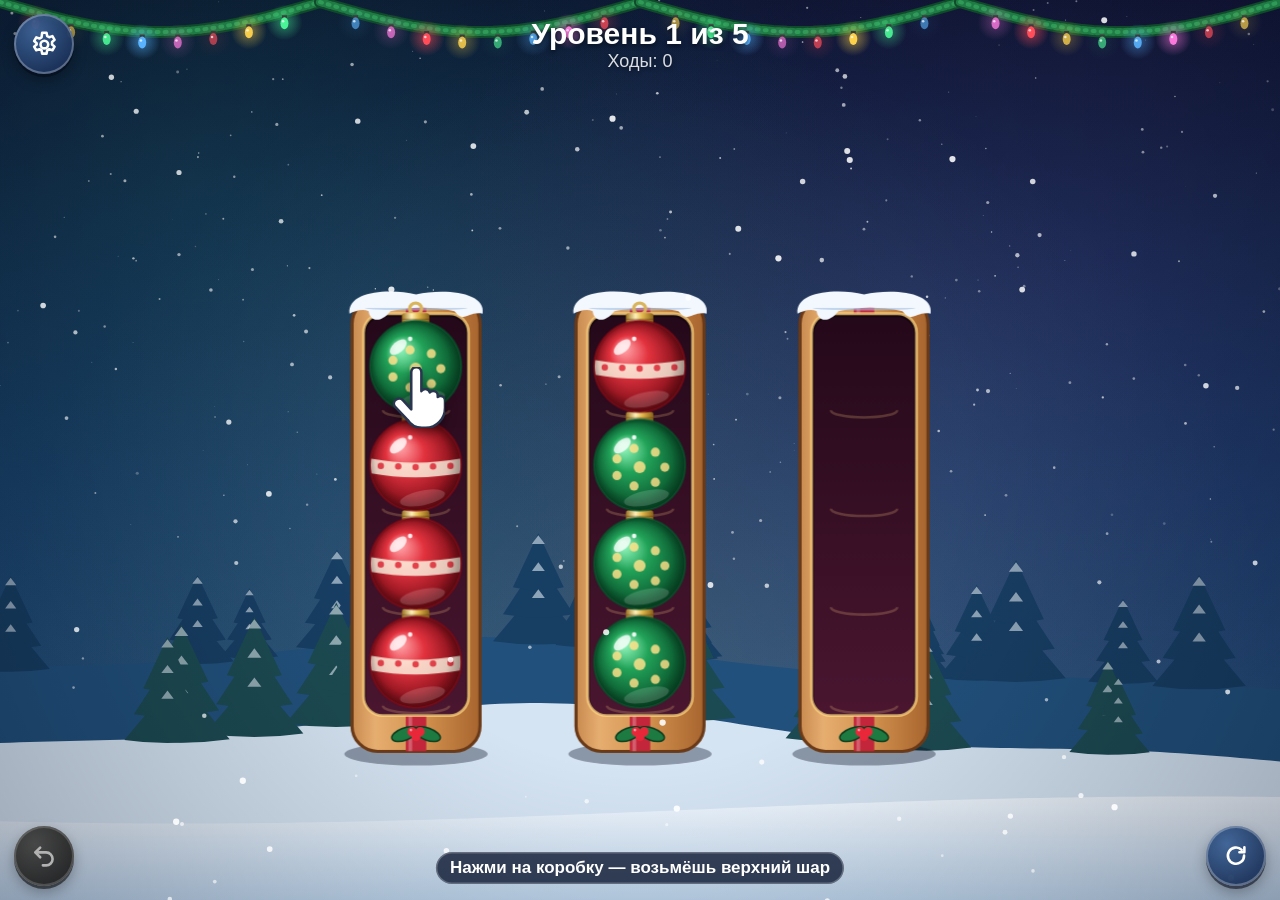
==== commit dc0745a4: "Prototype: sound with settings window, tutorial hand points at ornaments - Embedded CC0 music + SFX " ====
--- a/prototype/index.html
+++ b/prototype/index.html
@@ -28,18 +28,20 @@
 .icon-btn:active, .btn:active { transform: translateY(2px) scale(.97); }
 .icon-btn:disabled { filter: grayscale(1) brightness(.7); cursor: default; }
 .spacer { width: var(--btn); flex: 0 0 auto; }
+#btn-settings svg { width: 64%; height: 64%; }
+#btn-settings svg path { stroke-width: 2; }
 .level-info { flex: 1 1 auto; text-align: center; text-shadow: 0 2px 4px rgba(0,0,0,.5); pointer-events: none; }
 #level-label { font-weight: 800; font-size: clamp(18px, min(5.4vw, 5vh), 30px); white-space: nowrap; }
 #moves-label { font-size: clamp(13px, min(3.6vw, 3.2vh), 18px); opacity: .85; white-space: nowrap; }
 #hint-chip { position: absolute; left: 50%; transform: translateX(-50%); max-width: calc(100% - 24px); padding: 6px 14px; border-radius: 16px;
   background: rgba(8,20,46,.78); box-shadow: inset 0 0 0 1.5px rgba(255,255,255,.25); font-size: clamp(13px, min(3.6vw, 3.2vh), 17px);
   font-weight: 700; white-space: nowrap; overflow: hidden; text-overflow: ellipsis; pointer-events: none; }
-#hand { position: absolute; width: 54px; height: 61px; margin-left: -16px; margin-top: -2px; pointer-events: none;
-  animation: hand-tap 1.1s ease-in-out infinite; transition: left .35s ease, top .35s ease; }
+#hand { position: absolute; width: 54px; height: 61px; margin-left: -25.3px; margin-top: 0; pointer-events: none;
+  transform-origin: 25.3px 0; animation: hand-tap 1.1s ease-in-out infinite; transition: left .35s ease, top .35s ease; }
 #hand svg { width: 100%; height: 100%; filter: drop-shadow(0 4px 6px rgba(0,0,0,.45)); }
 #hand svg path { fill: #fff; stroke: #2a3550; stroke-width: 3; }
-#hand .ring { position: absolute; left: 16px; top: 2px; width: 0; height: 0; border-radius: 50%; animation: hand-ring 1.1s ease-out infinite; }
-@keyframes hand-tap { 0%, 100% { transform: translate(6px, 14px); } 45%, 60% { transform: translate(0, 0) scale(.92); } }
+#hand .ring { position: absolute; left: 25.3px; top: 0; width: 6px; height: 6px; margin: -3px 0 0 -3px; border-radius: 50%; animation: hand-ring 1.1s ease-out infinite; }
+@keyframes hand-tap { 0%, 100% { transform: translate(5px, 16px); } 45%, 60% { transform: translate(0, 0) scale(.92); } }
 @keyframes hand-ring { 0%, 40% { box-shadow: 0 0 0 0 rgba(255,220,120,.9); } 100% { box-shadow: 0 0 0 26px rgba(255,220,120,0); } }
 .overlay { position: absolute; inset: 0; display: flex; align-items: center; justify-content: center; padding: 16px; background: rgba(5,12,30,.55); animation: fade .25s ease-out; }
 @keyframes fade { from { opacity: 0; } to { opacity: 1; } }
@@ -52,12 +54,31 @@
 .btn { display: inline-flex; align-items: center; justify-content: center; min-height: 50px; margin-top: 8px; padding: 0 30px; border-radius: 26px;
   font-size: clamp(18px, min(4.8vw, 4.6vh), 24px); font-weight: 800; color: #fff; background: linear-gradient(#f2545f, #b81f2c);
   box-shadow: inset 0 0 0 2px rgba(255,255,255,.35), 0 4px 0 #6e0f19, 0 8px 18px rgba(0,0,0,.35); }
+.card.settings { width: min(380px, 100%); padding-bottom: 18px; }
+.close-btn { position: absolute; right: -10px; top: -10px; width: 44px; height: 44px; border-radius: 50%; display: flex; align-items: center; justify-content: center;
+  background: linear-gradient(#f2545f, #b81f2c); box-shadow: 0 0 0 3px #fff, 0 4px 10px rgba(0,0,0,.4); color: #fff; z-index: 2; }
+.close-btn svg { width: 22px; height: 22px; }
+.close-btn svg path { stroke-width: 3.2; }
+.set-row { display: grid; grid-template-columns: 30px 1fr auto; grid-template-rows: auto auto; align-items: center; column-gap: 10px; row-gap: 6px;
+  margin: 12px 0; padding: 10px 12px; border-radius: 16px; background: rgba(138,27,39,.08); text-align: left; }
+.set-row > svg { width: 28px; height: 28px; color: #a91a27; }
+.set-row .lbl { font-weight: 800; font-size: clamp(16px, min(4.4vw, 4vh), 19px); }
+.set-row input[type=range] { grid-column: 1 / 4; width: 100%; height: 28px; margin: 0; accent-color: #c3263a; touch-action: pan-x; cursor: pointer; }
+.set-row input[type=range]:disabled { opacity: .4; }
+.switch { position: relative; width: 56px; height: 32px; border-radius: 16px; background: #b9ab97; box-shadow: inset 0 2px 4px rgba(0,0,0,.25); transition: background .2s; }
+.switch::after { content: ""; position: absolute; left: 3px; top: 3px; width: 26px; height: 26px; border-radius: 50%; background: #fff;
+  box-shadow: 0 2px 4px rgba(0,0,0,.3); transition: transform .2s; }
+.switch[aria-checked="true"] { background: #1f8a52; }
+.switch[aria-checked="true"]::after { transform: translateX(24px); }
+.set-note { margin: 4px 0 0; font-size: 13px; font-weight: 600; opacity: .7; }
 </style>
 </head>
 <body>
 <canvas id="scene"></canvas>
 <div id="topbar" class="bar">
-  <div class="spacer"></div>
+  <button id="btn-settings" class="icon-btn" type="button" aria-label="Настройки">
+    <svg viewBox="0 0 24 24"><path d="M10.3 2.8h3.4l.5 2.6 1.6.9 2.5-.9 1.7 2.9-2 1.7v1.9l2 1.7-1.7 2.9-2.5-.9-1.6.9-.5 2.6h-3.4l-.5-2.6-1.6-.9-2.5.9-1.7-2.9 2-1.7V11l-2-1.7 1.7-2.9 2.5.9 1.6-.9z"/><path d="M12 9a3 3 0 1 1 0 6 3 3 0 0 1 0-6z"/></svg>
+  </button>
   <div class="level-info"><div id="level-label"></div><div id="moves-label"></div></div>
   <div class="spacer"></div>
 </div>
@@ -79,6 +100,27 @@
     <div class="ribbon" id="win-title"></div>
     <p id="win-text"></p>
     <button id="btn-next" class="btn" type="button"></button>
+  </div>
+</div>
+
+<div id="settings" class="overlay hidden">
+  <div class="card settings">
+    <div class="ribbon">Настройки</div>
+    <button id="btn-close-settings" class="close-btn" type="button" aria-label="Закрыть">
+      <svg viewBox="0 0 24 24"><path d="M6 6l12 12M18 6L6 18"/></svg>
+    </button>
+    <div class="set-row">
+      <svg viewBox="0 0 24 24"><path d="M9 18V5.5l11-2.3V16"/><path d="M9 18a3 3 0 1 1-6 0 3 3 0 0 1 6 0z"/><path d="M20 16a3 3 0 1 1-6 0 3 3 0 0 1 6 0z"/></svg>
+      <span class="lbl">Музыка</span>
+      <button id="sw-music" class="switch" type="button" role="switch" aria-checked="true" aria-label="Музыка"></button>
+      <input id="vol-music" type="range" min="0" max="100" step="1" aria-label="Громкость музыки">
+    </div>
+    <div class="set-row">
+      <svg viewBox="0 0 24 24"><path d="M3.5 9.2h3.8l5-4.2v14l-5-4.2H3.5z"/><path d="M15.8 8.6a4.8 4.8 0 0 1 0 6.8"/><path d="M18.4 6a8.5 8.5 0 0 1 0 12"/></svg>
+      <span class="lbl">Звуки</span>
+      <button id="sw-sfx" class="switch" type="button" role="switch" aria-checked="true" aria-label="Звуки"></button>
+      <input id="vol-sfx" type="range" min="0" max="100" step="1" aria-label="Громкость звуков">
+    </div>
   </div>
 </div>
 
@@ -282,14 +324,96 @@
   'use strict';
   var R = window.OSRules;
   var LEVELS = JSON.parse(document.getElementById('levels').textContent);
-  var SND = { play: function () {} };          // the prototype has no sound
+  // ---------------------------------------------------------------- sound (CC0 mp3 files embedded below, see CREDITS.md)
+  var AUDIO = {"music":"[data-uri]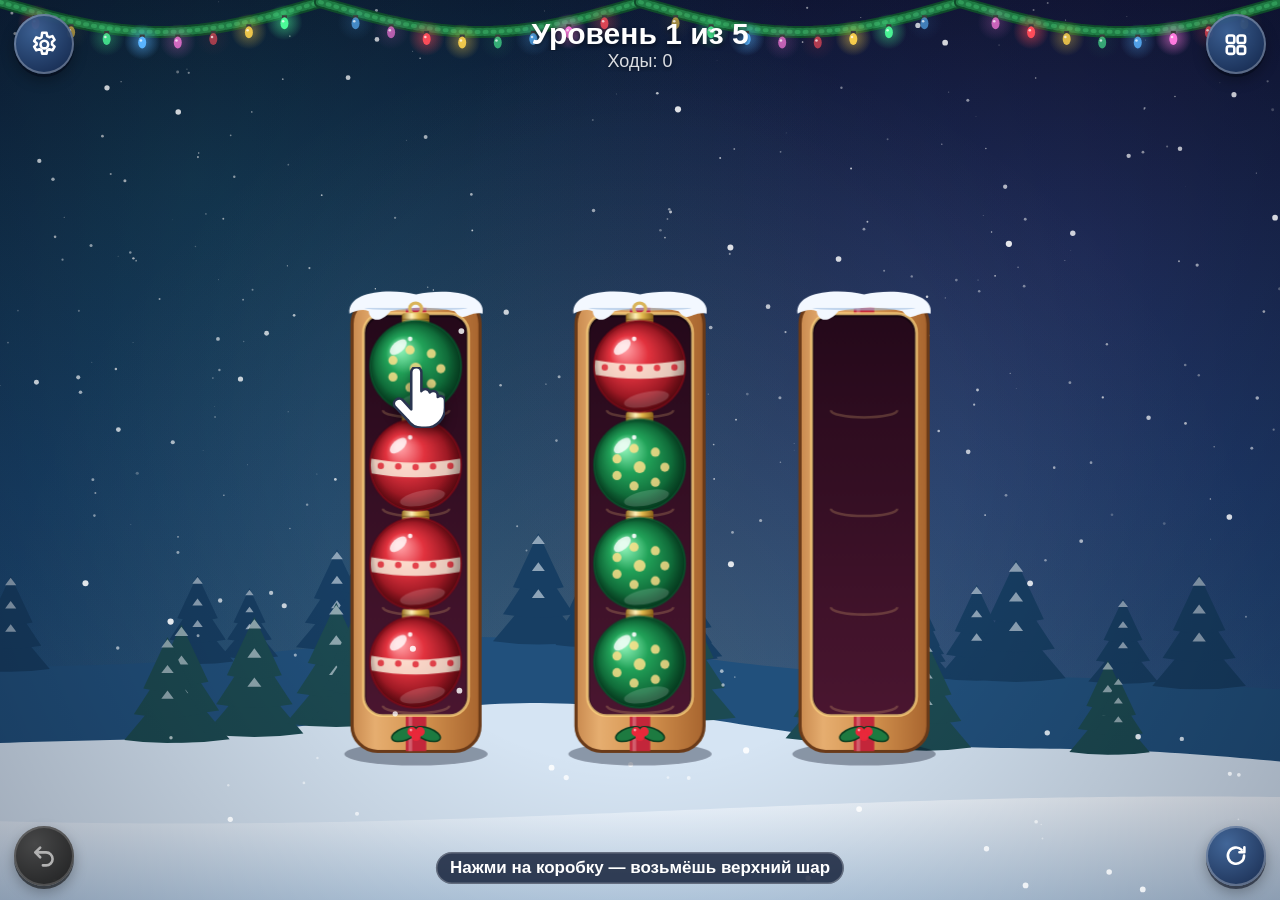
==== commit 3347ce5d: "Prototype: level select window and saved progress - Levels button (top right) and the level label op" ====
--- a/prototype/index.html
+++ b/prototype/index.html
@@ -70,6 +70,21 @@
   box-shadow: 0 2px 4px rgba(0,0,0,.3); transition: transform .2s; }
 .switch[aria-checked="true"] { background: #1f8a52; }
 .switch[aria-checked="true"]::after { transform: translateX(24px); }
+#level-info { pointer-events: auto; cursor: pointer; min-width: 0; }
+#level-label, #moves-label { overflow: hidden; text-overflow: ellipsis; }
+.card .row { display: flex; justify-content: center; gap: 10px; flex-wrap: wrap; }
+.btn.green { background: linear-gradient(#36b06d, #187243); box-shadow: inset 0 0 0 2px rgba(255,255,255,.3), 0 4px 0 #0c4127, 0 8px 18px rgba(0,0,0,.3); }
+.card.levels { width: min(420px, 100%); }
+#level-grid { display: grid; grid-template-columns: repeat(5, 1fr); gap: clamp(6px, 2vmin, 12px); margin-top: 10px; }
+.lv { position: relative; aspect-ratio: 1 / 1.1; min-height: 52px; max-height: 84px; border-radius: 14px; color: #fff; font-weight: 900;
+  font-size: clamp(18px, min(5.4vw, 5vh), 26px); display: flex; flex-direction: column; align-items: center; justify-content: center; gap: 2px;
+  background: linear-gradient(#3f7fc9, #234f8c); box-shadow: inset 0 0 0 2px rgba(255,255,255,.3), 0 3px 0 #15325d; }
+.lv.passed { background: linear-gradient(#36b06d, #187243); box-shadow: inset 0 0 0 2px rgba(255,255,255,.3), 0 3px 0 #0c4127; }
+.lv.current { background: linear-gradient(#f2545f, #b81f2c); box-shadow: inset 0 0 0 2px rgba(255,255,255,.45), 0 3px 0 #6e0f19, 0 0 0 3px #ffd36b; }
+.lv.locked { background: linear-gradient(#a99c88, #857865); box-shadow: inset 0 0 0 2px rgba(255,255,255,.2), 0 3px 0 #5d5344; cursor: default; }
+.lv svg { width: 40%; height: auto; max-width: 24px; }
+.lv svg path, .lv svg rect { stroke-width: 3; }
+.lv.passed svg path { stroke: #ffe28a; }
 .set-note { margin: 4px 0 0; font-size: 13px; font-weight: 600; opacity: .7; }
 </style>
 </head>
@@ -79,8 +94,10 @@
   <button id="btn-settings" class="icon-btn" type="button" aria-label="Настройки">
     <svg viewBox="0 0 24 24"><path d="M10.3 2.8h3.4l.5 2.6 1.6.9 2.5-.9 1.7 2.9-2 1.7v1.9l2 1.7-1.7 2.9-2.5-.9-1.6.9-.5 2.6h-3.4l-.5-2.6-1.6-.9-2.5.9-1.7-2.9 2-1.7V11l-2-1.7 1.7-2.9 2.5.9 1.6-.9z"/><path d="M12 9a3 3 0 1 1 0 6 3 3 0 0 1 0-6z"/></svg>
   </button>
-  <div class="level-info"><div id="level-label"></div><div id="moves-label"></div></div>
-  <div class="spacer"></div>
+  <div id="level-info" class="level-info" role="button" aria-label="Уровни"><div id="level-label"></div><div id="moves-label"></div></div>
+  <button id="btn-levels" class="icon-btn" type="button" aria-label="Уровни">
+    <svg viewBox="0 0 24 24"><rect x="3.5" y="3.5" width="7" height="7" rx="2"/><rect x="13.5" y="3.5" width="7" height="7" rx="2"/><rect x="3.5" y="13.5" width="7" height="7" rx="2"/><rect x="13.5" y="13.5" width="7" height="7" rx="2"/></svg>
+  </button>
 </div>
 <div id="bottombar" class="bar">
   <button id="btn-undo" class="icon-btn" type="button" aria-label="Отменить ход">
@@ -99,7 +116,10 @@
   <div class="card">
     <div class="ribbon" id="win-title"></div>
     <p id="win-text"></p>
-    <button id="btn-next" class="btn" type="button"></button>
+    <div class="row">
+      <button id="btn-pick" class="btn green hidden" type="button">Выбрать уровень</button>
+      <button id="btn-next" class="btn" type="button"></button>
+    </div>
   </div>
 </div>
 
@@ -124,7 +144,17 @@
   </div>
 </div>
 
-<script type="application/json" id="levels">
+<div id="levels" class="overlay hidden">
+  <div class="card levels">
+    <div class="ribbon">Уровни</div>
+    <button id="btn-close-levels" class="close-btn" type="button" aria-label="Закрыть">
+      <svg viewBox="0 0 24 24"><path d="M6 6l12 12M18 6L6 18"/></svg>
+    </button>
+    <div id="level-grid"></div>
+  </div>
+</div>
+
+<script type="application/json" id="levels-data">
 [{"c":4,"p":3,"b":[[0,0,0,1],[1,1,1,0],[]]},{"c":4,"p":10,"b":[[2,0,2,1],[1,0,2,1],[0,2,1,0],[],[]]},{"c":4,"p":12,"b":[[2,2,0,3],[3,1,0,2],[3,0,1,1],[2,3,1,0],[],[]]},{"c":4,"p":15,"b":[[0,1,0,4],[2,4,3,1],[0,2,3,3],[2,0,1,1],[4,2,4,3],[],[]]},{"c":4,"p":17,"b":[[3,0,5,2],[4,3,3,4],[1,0,0,4],[1,1,5,2],[2,0,2,1],[5,5,3,4],[],[]]}]
 </script>
 <script>
@@ -323,7 +353,7 @@
 (function () {
   'use strict';
   var R = window.OSRules;
-  var LEVELS = JSON.parse(document.getElementById('levels').textContent);
+  var LEVELS = JSON.parse(document.getElementById('levels-data').textContent);
   // ---------------------------------------------------------------- sound (CC0 mp3 files embedded below, see CREDITS.md)
   var AUDIO = {"music":"[data-uri]